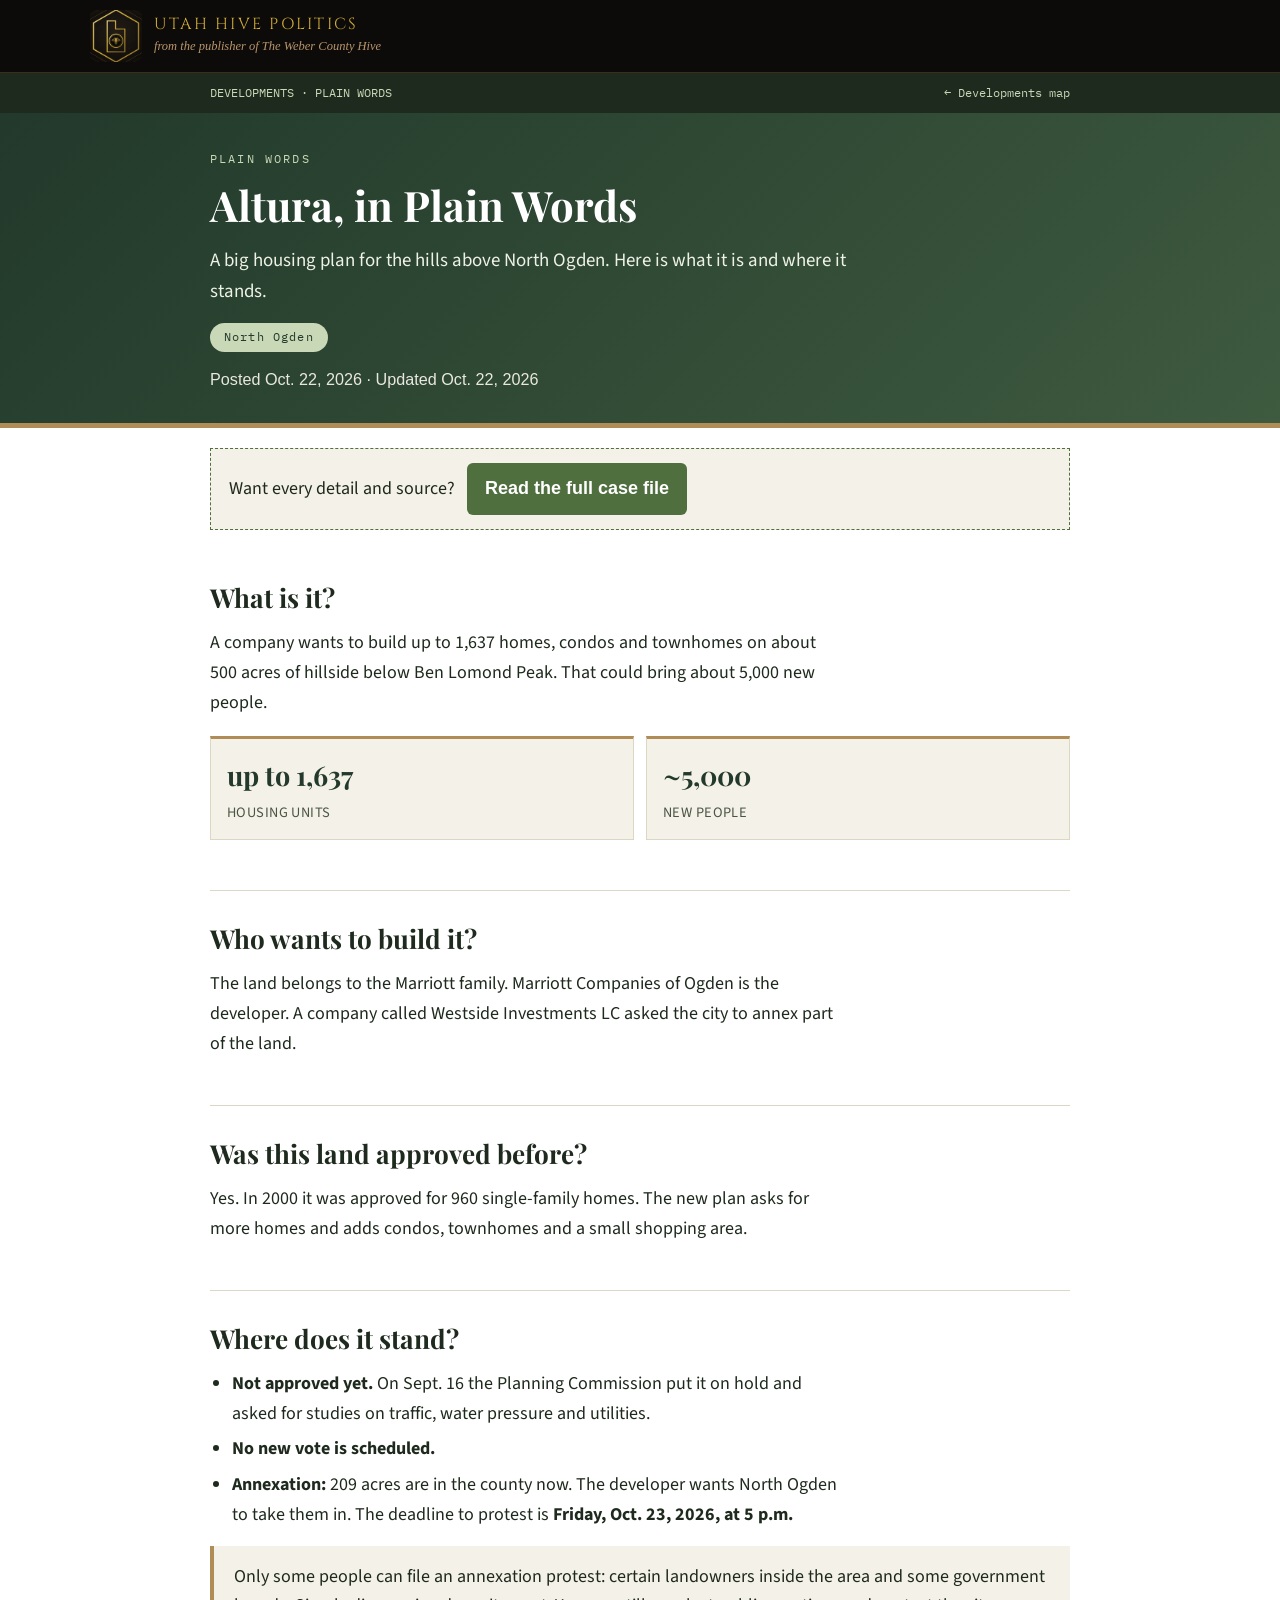
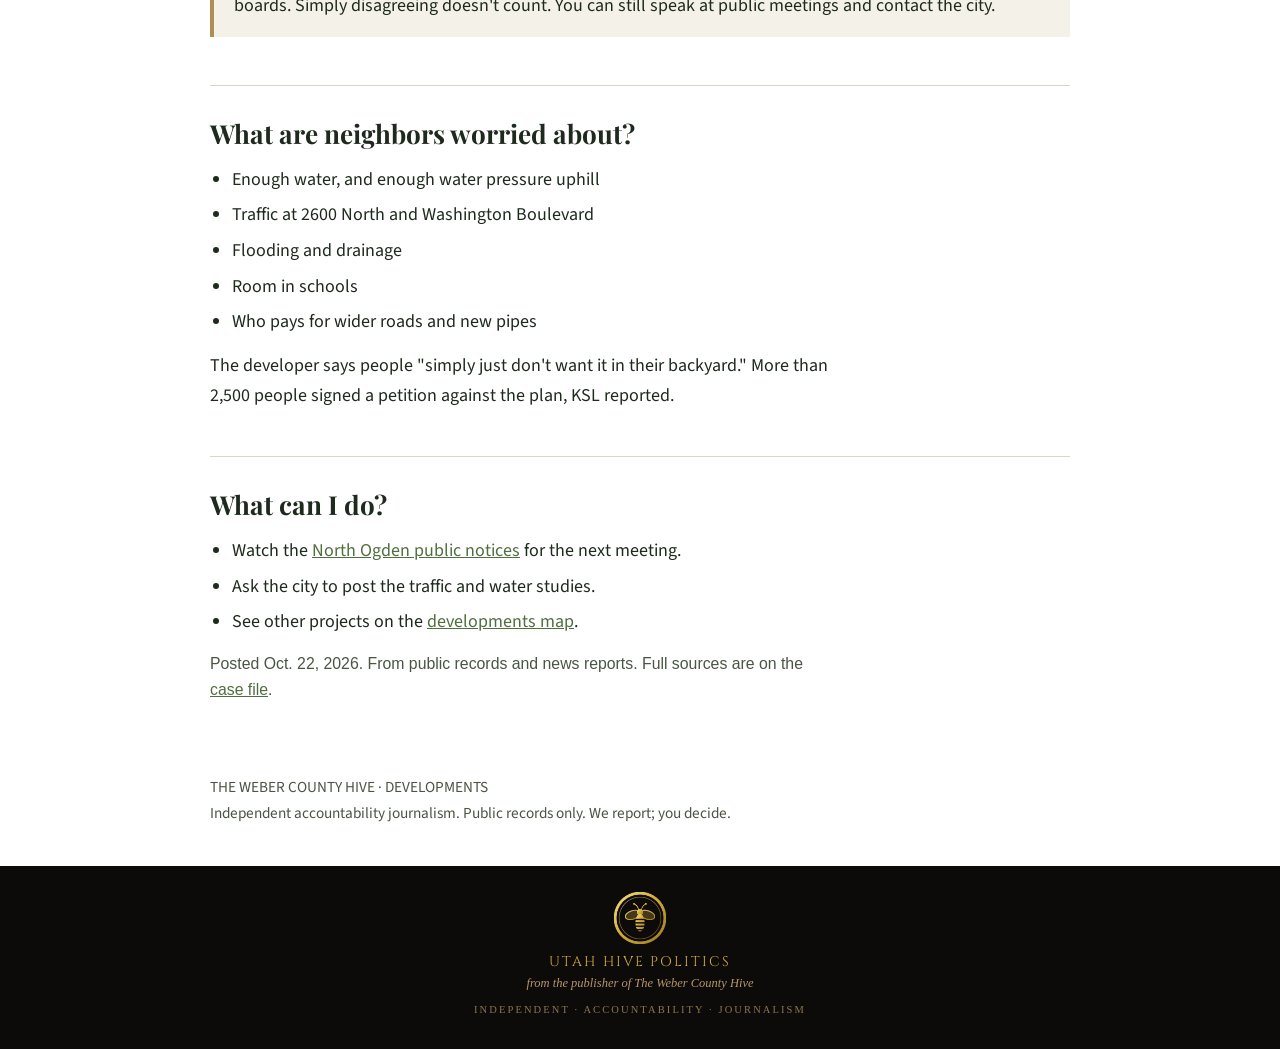
==== altura-plain.html @ 67052f43 "Add files via upload" ====
<!DOCTYPE html>
<html lang="en">
<head>
<meta charset="UTF-8">
<meta name="viewport" content="width=device-width, initial-scale=1.0">
<title>Altura in Plain Words | The Weber County Hive</title>
<meta name="description" content="The Altura housing plan in North Ogden, explained in plain words.">
<link rel="icon" type="image/png" href="hive-bee.png">
<link rel="stylesheet" href="style.css">
</head>
<body>
<div class="hb-bar"><a href="https://webercountyhive.substack.com/" target="_blank" rel="noopener"><img src="uhp-badge.png" alt="Utah Hive Politics logo"><span><span class="hb-name">Utah Hive Politics</span><span class="hb-sub">from the publisher of The Weber County Hive</span></span></a></div>
<div class="topbar"><div class="wrap"><span>DEVELOPMENTS · PLAIN WORDS</span><a href="index.html">← Developments map</a></div></div>

<header class="band"><div class="wrap">
  <div class="kicker">Plain words</div>
  <h1 class="title">Altura, in Plain Words</h1>
  <p class="dek">A big housing plan for the hills above North Ogden. Here is what it is and where it stands.</p>
  <span class="caselabel">North Ogden</span>
  <p class="hs-date">Posted Oct. 22, 2026 · Updated Oct. 22, 2026</p>
</div></header>

<div class="wrap">
<div class="hs-plain">Want every detail and source? <a class="hs-btn" href="altura.html">Read the full case file</a></div>

<section class="section">
  <h2>What is it?</h2>
  <p>A company wants to build up to 1,637 homes, condos and townhomes on about 500 acres of hillside below Ben Lomond Peak. That could bring about 5,000 new people.</p>
  <div class="stat-row">
    <div class="stat"><div class="num">up to 1,637</div><div class="label">Housing units</div></div>
    <div class="stat"><div class="num">~5,000</div><div class="label">New people</div></div>
  </div>
</section>

<section class="section">
  <h2>Who wants to build it?</h2>
  <p>The land belongs to the Marriott family. Marriott Companies of Ogden is the developer. A company called Westside Investments LC asked the city to annex part of the land.</p>
</section>

<section class="section">
  <h2>Was this land approved before?</h2>
  <p>Yes. In 2000 it was approved for 960 single-family homes. The new plan asks for more homes and adds condos, townhomes and a small shopping area.</p>
</section>

<section class="section">
  <h2>Where does it stand?</h2>
  <ul>
    <li><b>Not approved yet.</b> On Sept. 16 the Planning Commission put it on hold and asked for studies on traffic, water pressure and utilities.</li>
    <li><b>No new vote is scheduled.</b></li>
    <li><b>Annexation:</b> 209 acres are in the county now. The developer wants North Ogden to take them in. The deadline to protest is <b>Friday, Oct. 23, 2026, at 5 p.m.</b></li>
  </ul>
  <div class="callout">Only some people can file an annexation protest: certain landowners inside the area and some government boards. Simply disagreeing doesn't count. You can still speak at public meetings and contact the city.</div>
</section>

<section class="section">
  <h2>What are neighbors worried about?</h2>
  <ul>
    <li>Enough water, and enough water pressure uphill</li>
    <li>Traffic at 2600 North and Washington Boulevard</li>
    <li>Flooding and drainage</li>
    <li>Room in schools</li>
    <li>Who pays for wider roads and new pipes</li>
  </ul>
  <p>The developer says people "simply just don't want it in their backyard." More than 2,500 people signed a petition against the plan, KSL reported.</p>
</section>

<section class="section" style="border-bottom:none">
  <h2>What can I do?</h2>
  <ul>
    <li>Watch the <a href="https://www.northogdencity.com/government/city_council/public_notices.php">North Ogden public notices</a> for the next meeting.</li>
    <li>Ask the city to post the traffic and water studies.</li>
    <li>See other projects on the <a href="index.html">developments map</a>.</li>
  </ul>
  <p class="hs-updates">Posted Oct. 22, 2026. From public records and news reports. Full sources are on the <a href="altura.html#sources">case file</a>.</p>
</section>
</div>

<footer><div class="wrap"><div>THE WEBER COUNTY HIVE · DEVELOPMENTS</div><div>Independent accountability journalism. Public records only. We report; you decide.</div></div></footer>
<div class="hb-foot"><img src="hive-bee.png" alt=""><span class="hb-name">Utah Hive Politics</span><span class="hb-sub">from the publisher of The Weber County Hive</span><span class="hb-tag">Independent · Accountability · Journalism</span></div>
<script data-goatcounter="https://weberhive.goatcounter.com/count" async src="//gc.zgo.at/count.js"></script>
</body>
</html>
---- style.css ----
/* The Weber County Hive — Developments repo. Earth tones: sage, sand, deep green. */
@import url('https://fonts.googleapis.com/css2?family=Playfair+Display:wght@600;700&family=Source+Sans+3:ital,wght@0,400;0,600;0,700;1,400&family=IBM+Plex+Mono:wght@400;600&family=Cinzel:wght@500;600&display=swap');
:root{
  --paper:#FFFFFF; --paper-2:#F4F1E8; --ink:#1F2A1E; --ink-soft:#4A5545;
  --band:#22392B; --band-2:#3E5A3F; --accent:#4F6F3F; --accent-lt:#C9D8B6;
  --sand:#B08D57; --line:#DCD6C4;
}
*{box-sizing:border-box;margin:0;padding:0}
html{font-size:112.5%}
body{background:var(--paper);color:var(--ink);font-family:'Source Sans 3',sans-serif;line-height:1.65;font-size:1rem}
.wrap{max-width:900px;margin:0 auto;padding:0 20px}
a{color:var(--accent)}
h1,h2,h3{font-family:'Playfair Display',serif;color:var(--ink);line-height:1.25}

.hb-bar{background:#0d0b0a;border-bottom:1px solid #3a2f1c;padding:10px 20px}
.hb-bar a{display:flex;align-items:center;gap:12px;max-width:1100px;margin:0 auto;text-decoration:none}
.hb-bar img{width:52px;height:52px;border-radius:4px;display:block;flex:none}
.hb-name{font-family:'Cinzel','Trajan Pro',Georgia,serif;color:#d4af37;font-size:16px;letter-spacing:.14em;text-transform:uppercase;line-height:1.2;display:block}
.hb-sub{font-family:Georgia,serif;font-style:italic;color:#b8956a;font-size:12.5px;display:block;margin-top:2px}
.hb-foot{background:#0d0b0a;color:#b8956a;text-align:center;padding:26px 20px 30px;font-family:Georgia,serif}
.hb-foot img{width:52px;height:52px;display:block;margin:0 auto 10px}
.hb-foot .hb-name{font-size:14px}
.hb-foot .hb-tag{font-size:10.5px;letter-spacing:.2em;text-transform:uppercase;color:#8a7650;margin-top:8px;display:block}

.topbar{background:var(--ink);color:var(--accent-lt);padding:10px 0;font-family:'IBM Plex Mono',monospace;font-size:12px}
.topbar .wrap{display:flex;justify-content:space-between;align-items:center;gap:10px;flex-wrap:wrap}
.topbar a{color:var(--accent-lt);text-decoration:none}
.topbar a:hover{text-decoration:underline}

header.band{background:linear-gradient(135deg,var(--band),var(--band-2));color:#F4F1E8;padding:36px 0 30px;border-bottom:5px solid var(--sand)}
.kicker{font-family:'IBM Plex Mono',monospace;font-size:12px;letter-spacing:.18em;text-transform:uppercase;color:var(--accent-lt);margin-bottom:10px}
h1.title{font-size:clamp(28px,5vw,42px);color:#fff;font-weight:700}
.dek{margin-top:14px;font-size:1.05rem;color:#EEF2E6;max-width:680px}
.caselabel{display:inline-block;margin-top:16px;font-family:'IBM Plex Mono',monospace;font-size:11.5px;letter-spacing:.1em;color:var(--band);background:var(--accent-lt);padding:5px 14px;border-radius:20px}
.hs-date{font-family:Arial,sans-serif;font-size:.9rem;margin-top:14px;opacity:.95}

.section{padding:32px 0;border-bottom:1px solid var(--line)}
.section h2{font-size:1.45rem;margin-bottom:14px}
.section p{margin:0 0 14px;max-width:70ch}
.section ul{padding-left:22px;margin:0 0 14px}
.section li{margin-bottom:6px;max-width:68ch}

.hs-short{background:#fff;border:1px solid var(--line);border-left:6px solid var(--accent);padding:18px 22px;margin:0 0 8px}
.hs-short ul{margin:0}
.hs-toc{display:flex;flex-wrap:wrap;gap:8px;margin:20px 0}
.hs-toc b{width:100%;font-family:Arial,sans-serif;font-size:.85rem;letter-spacing:.06em;text-transform:uppercase}
.hs-toc a{font-family:Arial,sans-serif;font-size:.85rem;padding:8px 13px;border:1px solid var(--line);background:#fff;color:var(--ink);text-decoration:none;border-radius:999px}
.hs-toc a:hover{border-color:var(--accent)}
.hs-plain{display:flex;flex-wrap:wrap;align-items:center;gap:12px;background:var(--paper-2);border:1px dashed var(--accent);padding:14px 18px;margin:20px 0;font-size:1rem}
.hs-btn{display:inline-block;background:var(--accent);color:#fff !important;text-decoration:none;font-family:Arial,sans-serif;font-weight:bold;padding:11px 18px;border-radius:6px}

.wide{overflow-x:auto;margin:14px 0}
table.ledger{width:100%;border-collapse:collapse;font-size:.95rem;min-width:480px}
table.ledger th{background:var(--band);color:#F4F1E8;text-align:left;padding:9px 12px;font-family:'IBM Plex Mono',monospace;font-size:11px;letter-spacing:.04em;text-transform:uppercase}
table.ledger td{padding:9px 12px;border-bottom:1px solid var(--line);vertical-align:top}
table.ledger tr:nth-child(even) td{background:var(--paper-2)}

.stat-row{display:grid;grid-template-columns:repeat(auto-fit,minmax(150px,1fr));gap:12px;margin:18px 0}
.stat{background:var(--paper-2);border:1px solid var(--line);border-top:3px solid var(--sand);padding:14px 16px}
.stat .num{font-family:'Playfair Display',serif;font-size:1.5rem;font-weight:700;color:var(--band)}
.stat .label{margin-top:4px;font-size:.8rem;color:var(--ink-soft);text-transform:uppercase;letter-spacing:.03em}

.callout{background:var(--paper-2);border-left:4px solid var(--sand);padding:16px 20px;margin:16px 0}
.hs-upd{list-style:none;padding:0 !important;margin:0;display:grid;gap:10px}
.hs-upd li{background:#fff;border:1px solid var(--line);border-left:6px solid var(--accent);padding:12px 16px;max-width:none}
.hs-upd .d{display:block;font-family:Arial,sans-serif;font-weight:bold;font-size:.85rem;color:var(--accent);margin-bottom:4px}
.hs-flips{display:grid;grid-template-columns:repeat(auto-fit,minmax(220px,1fr));gap:12px}
.hs-flip{text-align:left;background:#fff;border:1px solid var(--line);border-top:5px solid var(--accent);padding:14px 16px;cursor:pointer;font:inherit;color:var(--ink);min-height:96px}
.hs-flip .ft{font-weight:bold;font-size:1.05rem}
.hs-flip .fh{font-family:Arial,sans-serif;font-size:.78rem;color:var(--ink-soft);margin-top:6px}
.hs-flip .fd{display:none;margin-top:8px;font-size:.95rem}
.hs-flip[aria-expanded="true"] .fd{display:block}
.hs-flip[aria-expanded="true"] .fh{display:none}
.hs-qa{display:grid;gap:10px}
.hs-qa div{background:#fff;border-left:4px solid var(--accent);padding:12px 16px;border:1px solid var(--line);border-left-width:4px}
.hs-qa b{display:block;font-family:Arial,sans-serif;font-size:.88rem;color:var(--accent);margin-bottom:4px}
.hs-cards{display:grid;grid-template-columns:repeat(auto-fit,minmax(240px,1fr));gap:12px}
.hs-cards a{display:block;background:#fff;border:1px solid var(--line);border-top:5px solid var(--sand);padding:14px 16px;text-decoration:none;color:var(--ink)}
.hs-cards a b{display:block;margin-bottom:4px}
.hs-cards a span{font-size:.9rem;color:var(--ink-soft)}
.hs-counter{display:grid;grid-template-columns:repeat(auto-fit,minmax(150px,1fr));gap:10px}
.hs-counter div{background:var(--band);color:#fff;padding:14px;text-align:center}
.hs-counter .n{font-family:Arial,sans-serif;font-size:1.7rem;font-weight:bold}
.hs-counter .l{font-size:.82rem}
.hs-updates{font-family:Arial,sans-serif;font-size:.88rem;color:var(--ink-soft);margin-top:14px}
.full-sources{border:1px solid var(--line);background:#fff}
.full-sources summary{cursor:pointer;padding:15px 20px;background:var(--paper-2);font-family:'IBM Plex Mono',monospace;font-size:12px;letter-spacing:.05em;text-transform:uppercase;color:var(--band)}
.full-sources-body{padding:16px 22px 22px;font-size:.95rem}
.full-sources-body p{margin:0 0 8px;color:var(--ink-soft);overflow-wrap:anywhere}
footer{padding:26px 0 40px;color:var(--ink-soft);font-size:.85rem}

/* Map page */
#map{height:520px;border:1px solid var(--line);border-radius:6px;margin:16px 0 8px;z-index:0}
.legend{display:flex;flex-wrap:wrap;gap:14px;font-family:Arial,sans-serif;font-size:.85rem;color:var(--ink-soft);margin:6px 0 4px}
.legend span{display:inline-flex;align-items:center;gap:6px}
.dot{width:14px;height:14px;border-radius:50%;display:inline-block;border:2px solid #fff;box-shadow:0 0 0 1px #0004}
.filters{display:flex;flex-wrap:wrap;gap:8px;margin:14px 0}
.filters button{font:inherit;font-family:Arial,sans-serif;font-size:.85rem;padding:9px 14px;border:1px solid var(--line);background:#fff;border-radius:999px;cursor:pointer;color:var(--ink)}
.filters button[aria-pressed="true"]{background:var(--band);color:#fff;border-color:var(--band)}
.filters input{flex:1 1 220px;font:inherit;padding:9px 14px;border:1px solid var(--line);border-radius:999px}
.dev-list{display:grid;gap:12px;margin-top:10px}
.dev{background:#fff;border:1px solid var(--line);border-left:6px solid var(--accent);padding:14px 18px}
.dev h3{font-size:1.15rem;margin-bottom:2px}
.dev .where{font-family:Arial,sans-serif;font-size:.85rem;color:var(--ink-soft)}
.dev .facts{font-family:Arial,sans-serif;font-size:.88rem;margin:6px 0;display:flex;flex-wrap:wrap;gap:6px 14px}
.dev .facts b{color:var(--band)}
.dev p{margin:6px 0;font-size:.97rem}
.dev .st{font-size:.92rem;color:var(--ink-soft)}
.dev .go{display:flex;flex-wrap:wrap;gap:10px;margin-top:8px;font-family:Arial,sans-serif;font-size:.9rem}
.dev .go a,.dev .go button{display:inline-block;padding:8px 13px;border-radius:5px;border:1px solid var(--accent);text-decoration:none;font:inherit;font-family:Arial,sans-serif;font-size:.88rem;background:#fff;color:var(--accent);cursor:pointer}
.dev .go a.main{background:var(--accent);color:#fff}
.tag{display:inline-block;font-family:'IBM Plex Mono',monospace;font-size:10.5px;letter-spacing:.06em;text-transform:uppercase;padding:2px 8px;border-radius:10px;color:#fff;vertical-align:middle}
.leaflet-popup-content{font-family:'Source Sans 3',sans-serif;font-size:15px}
@media(max-width:640px){#map{height:380px}.hb-bar{padding:8px 16px}.hb-bar img{width:38px;height:38px}.hb-name{font-size:13px}.hb-sub{font-size:11.5px}}
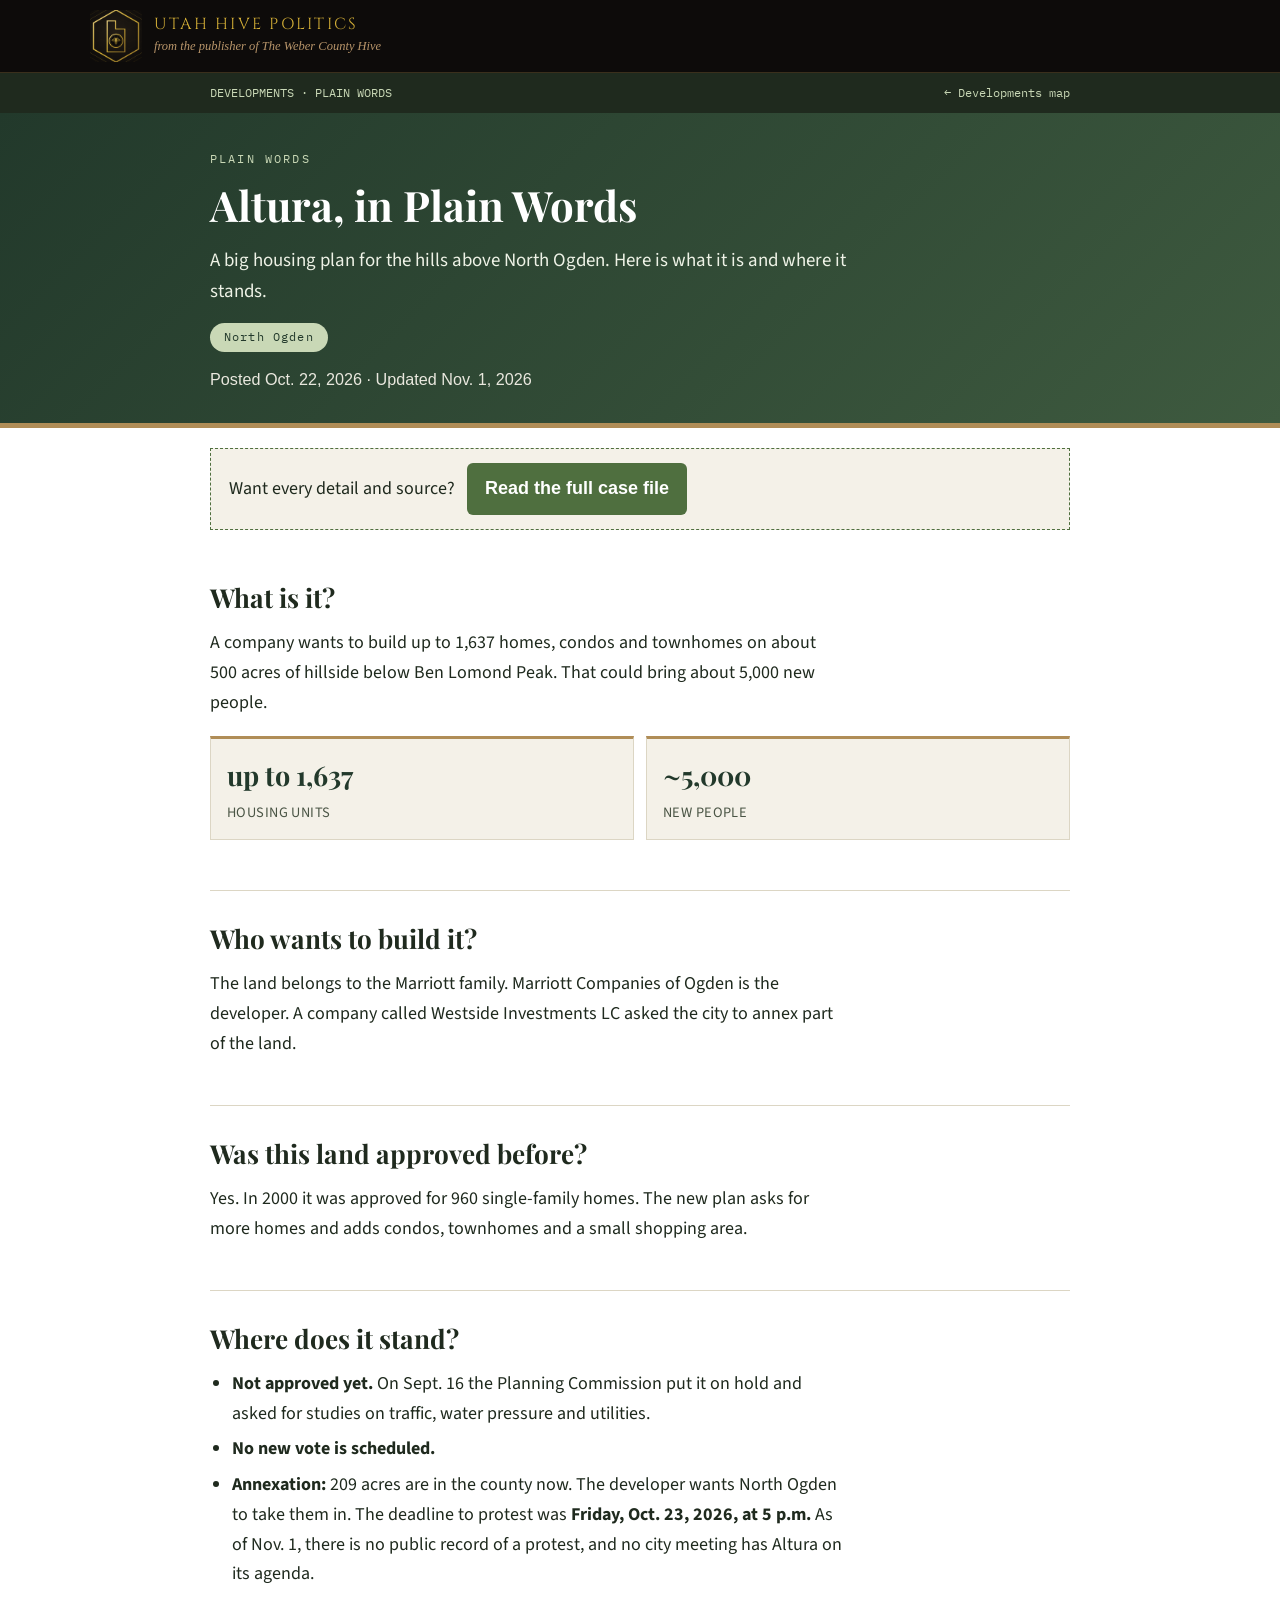
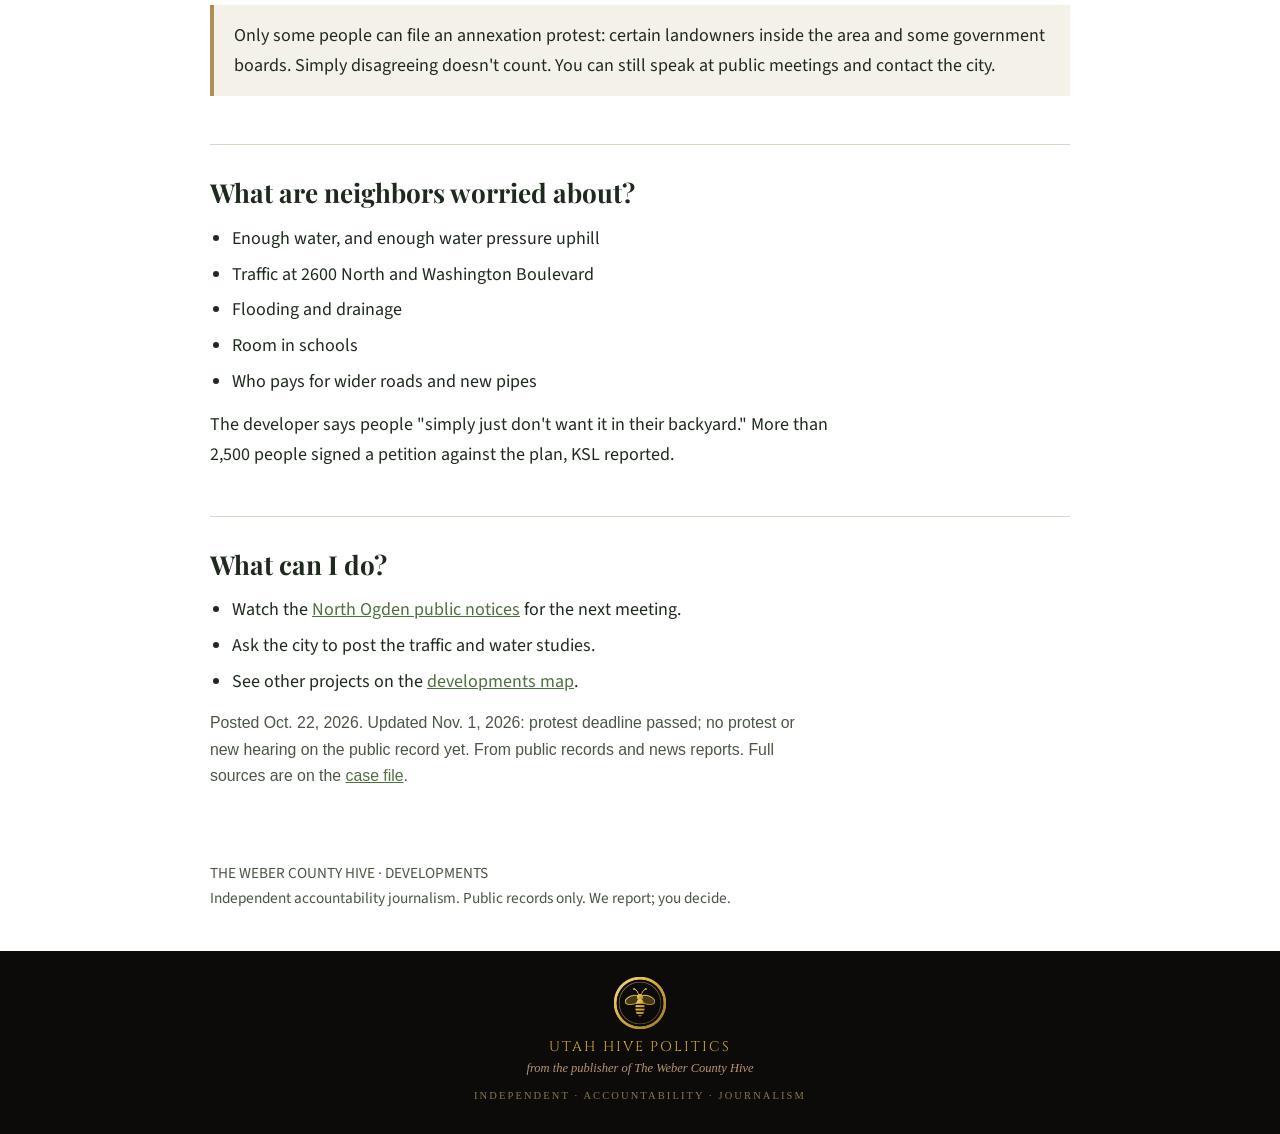
==== commit 80f8d904: "Add files via upload" ====
--- a/altura-plain.html
+++ b/altura-plain.html
@@ -5,6 +5,12 @@
 <meta name="viewport" content="width=device-width, initial-scale=1.0">
 <title>Altura in Plain Words | The Weber County Hive</title>
 <meta name="description" content="The Altura housing plan in North Ogden, explained in plain words.">
+<meta property="og:type" content="article">
+<meta property="og:title" content="Altura, in Plain Words">
+<meta property="og:description" content="A big housing plan for the hills above North Ogden, explained simply.">
+<meta property="og:url" content="https://weber-county-hive.github.io/developments/altura-plain.html">
+<meta property="og:image" content="https://weber-county-hive.github.io/developments/altura-social.jpg">
+<meta name="twitter:card" content="summary_large_image">
 <link rel="icon" type="image/png" href="hive-bee.png">
 <link rel="stylesheet" href="style.css">
 </head>
@@ -17,7 +23,7 @@
   <h1 class="title">Altura, in Plain Words</h1>
   <p class="dek">A big housing plan for the hills above North Ogden. Here is what it is and where it stands.</p>
   <span class="caselabel">North Ogden</span>
-  <p class="hs-date">Posted Oct. 22, 2026 · Updated Oct. 22, 2026</p>
+  <p class="hs-date">Posted Oct. 22, 2026 · Updated Nov. 1, 2026</p>
 </div></header>
 
 <div class="wrap">
@@ -47,7 +53,7 @@
   <ul>
     <li><b>Not approved yet.</b> On Sept. 16 the Planning Commission put it on hold and asked for studies on traffic, water pressure and utilities.</li>
     <li><b>No new vote is scheduled.</b></li>
-    <li><b>Annexation:</b> 209 acres are in the county now. The developer wants North Ogden to take them in. The deadline to protest is <b>Friday, Oct. 23, 2026, at 5 p.m.</b></li>
+    <li><b>Annexation:</b> 209 acres are in the county now. The developer wants North Ogden to take them in. The deadline to protest was <b>Friday, Oct. 23, 2026, at 5 p.m.</b> As of Nov. 1, there is no public record of a protest, and no city meeting has Altura on its agenda.</li>
   </ul>
   <div class="callout">Only some people can file an annexation protest: certain landowners inside the area and some government boards. Simply disagreeing doesn't count. You can still speak at public meetings and contact the city.</div>
 </section>
@@ -71,7 +77,7 @@
     <li>Ask the city to post the traffic and water studies.</li>
     <li>See other projects on the <a href="index.html">developments map</a>.</li>
   </ul>
-  <p class="hs-updates">Posted Oct. 22, 2026. From public records and news reports. Full sources are on the <a href="altura.html#sources">case file</a>.</p>
+  <p class="hs-updates">Posted Oct. 22, 2026. Updated Nov. 1, 2026: protest deadline passed; no protest or new hearing on the public record yet. From public records and news reports. Full sources are on the <a href="altura.html#sources">case file</a>.</p>
 </section>
 </div>
 
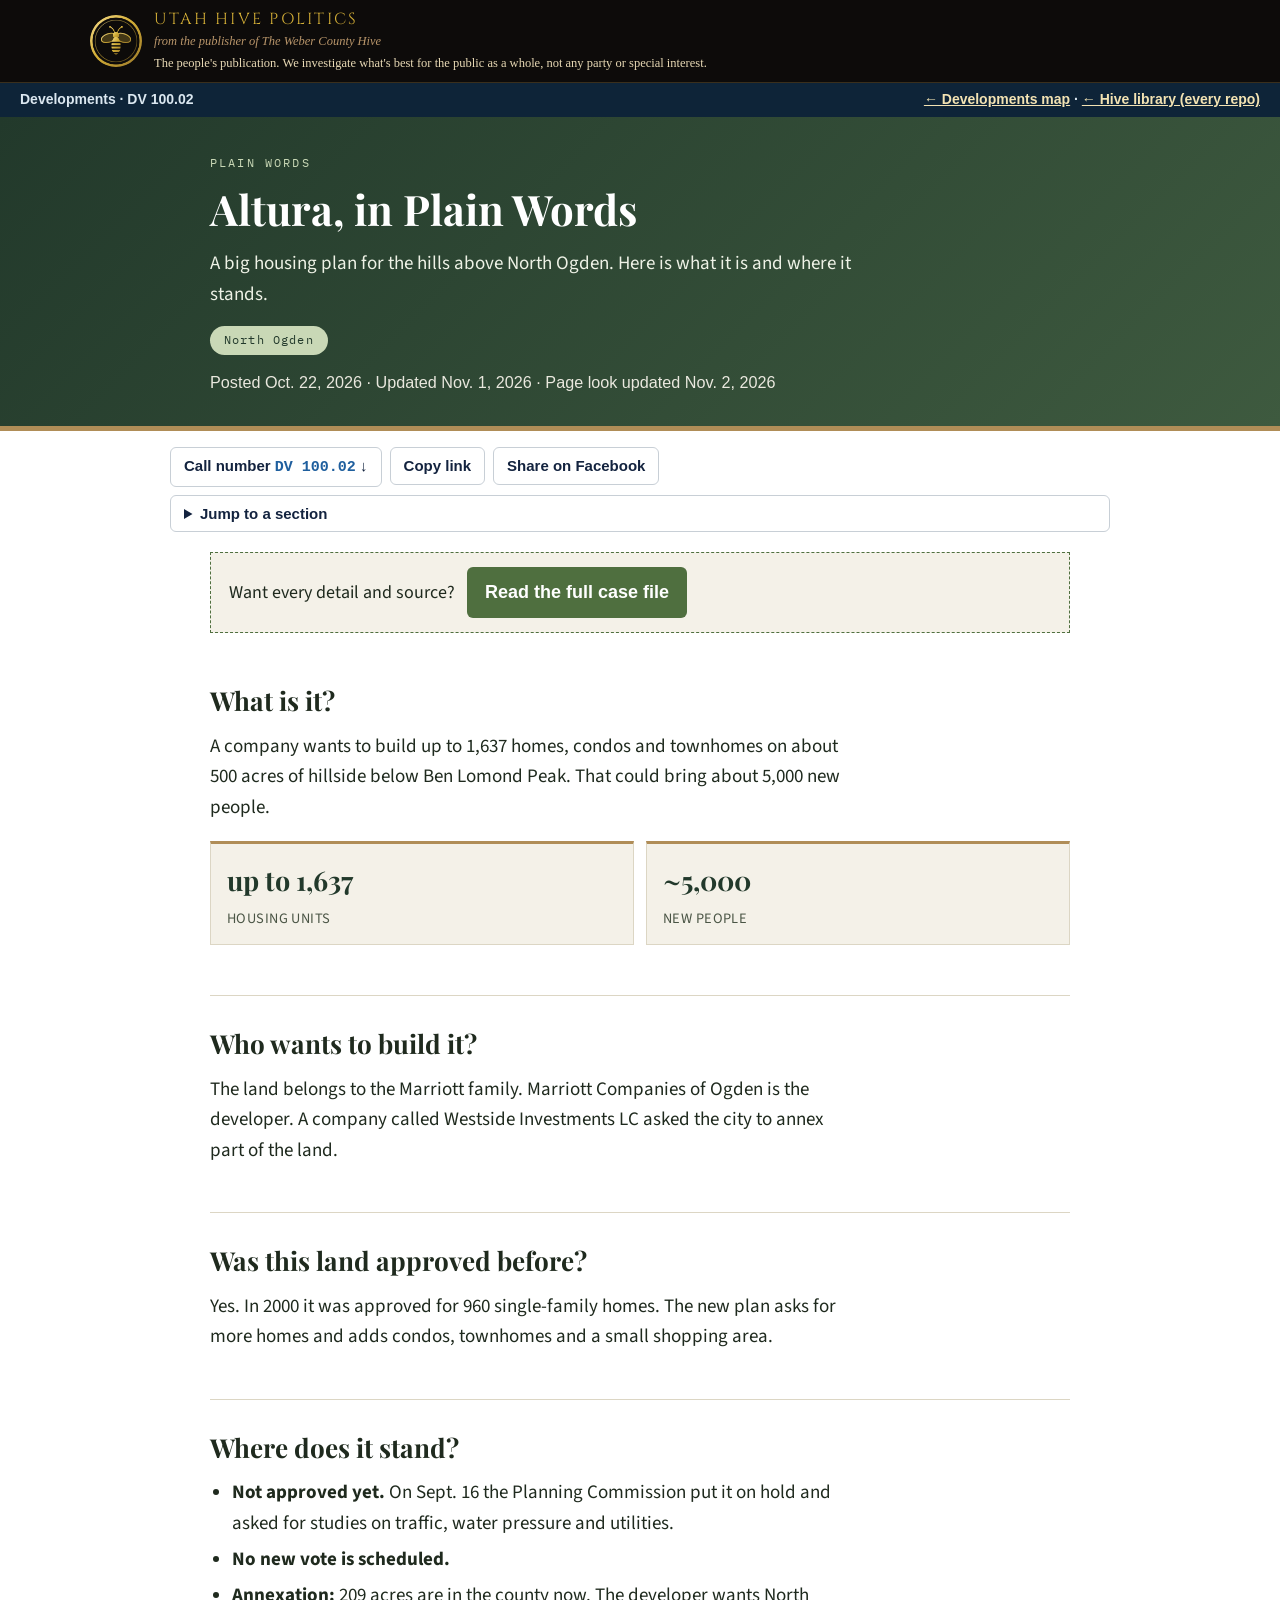
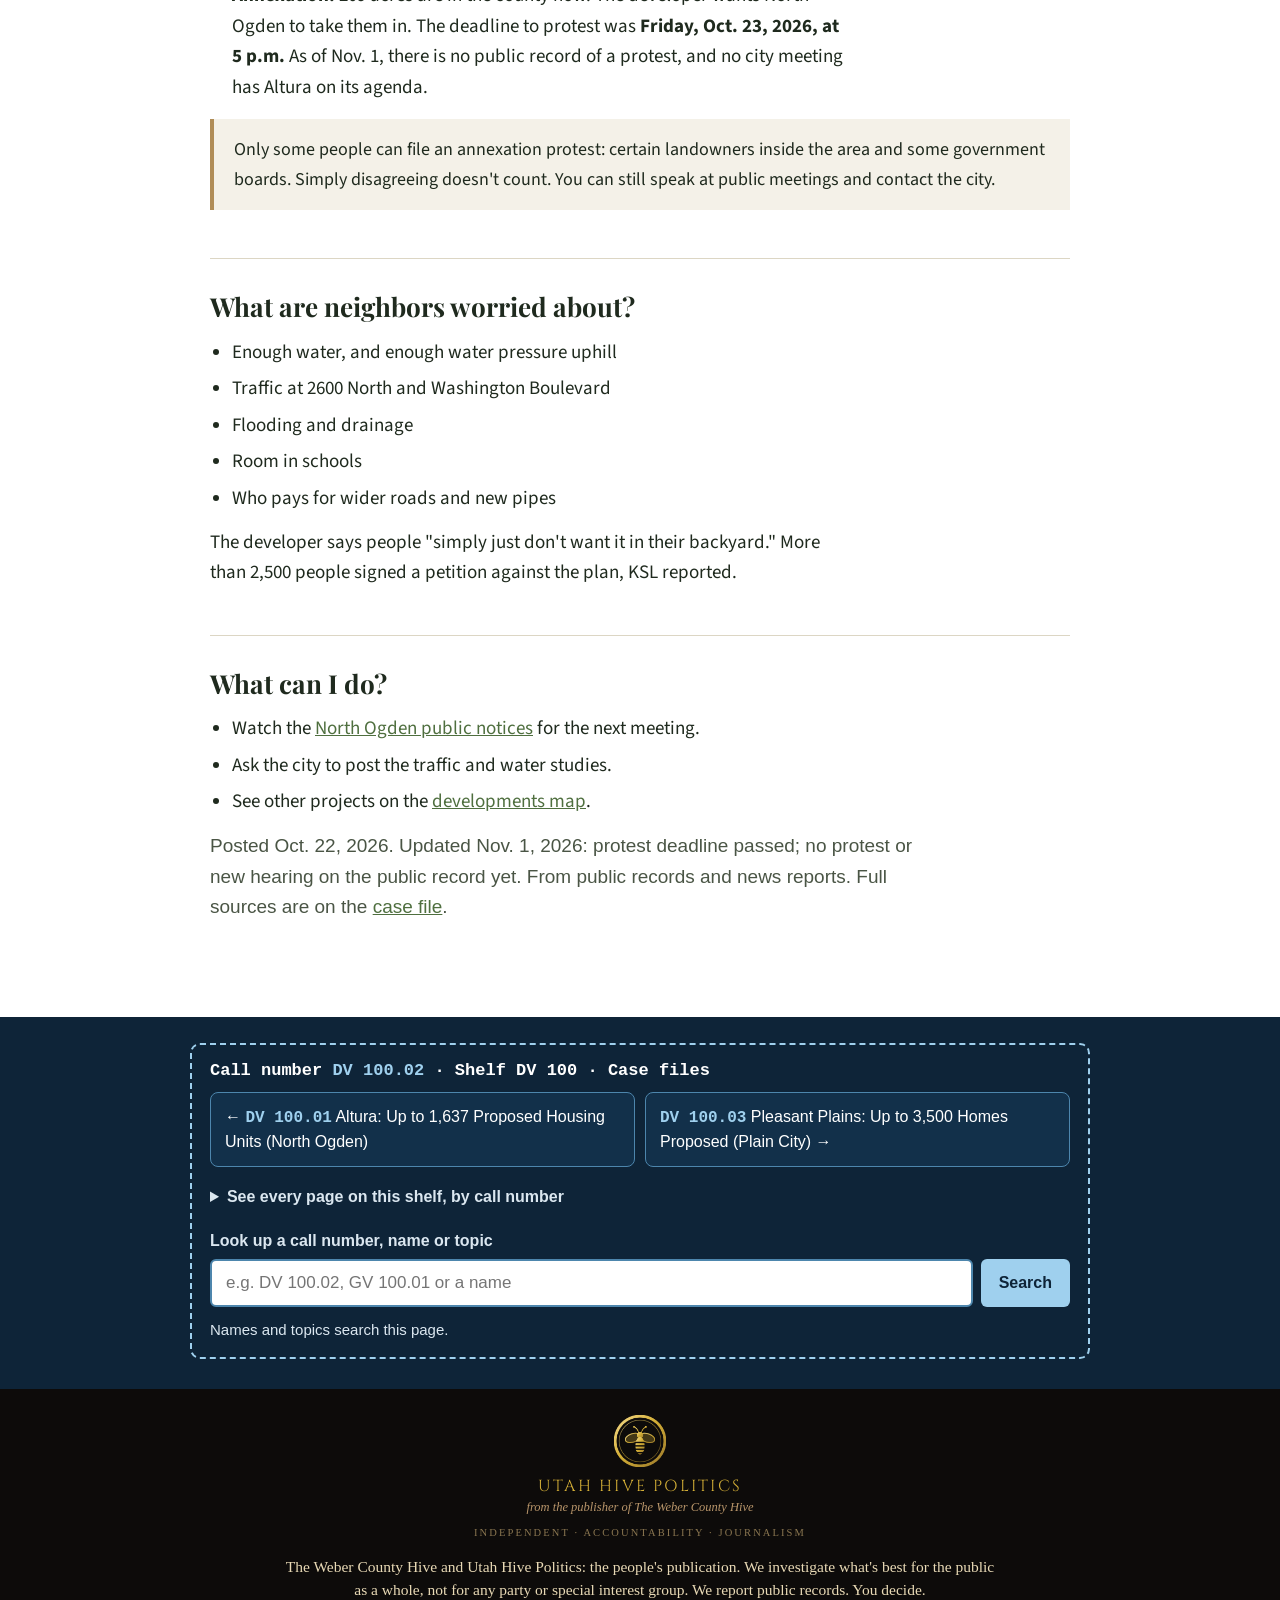
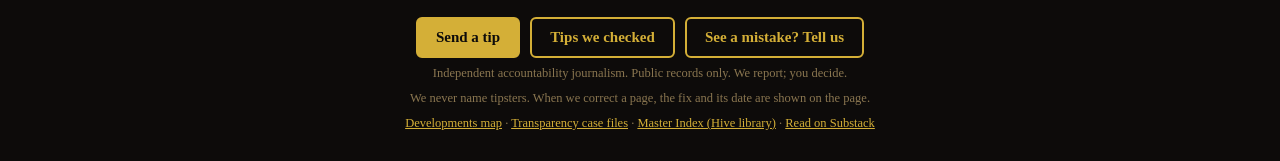
==== commit 2997e0b9: "Developments: Hive library standard, call-number shelf, PREVIEW copies forward (Nov. 2, 2026)" ====
--- a/altura-plain.html
+++ b/altura-plain.html
@@ -13,17 +13,71 @@
 <meta name="twitter:card" content="summary_large_image">
 <link rel="icon" type="image/png" href="hive-bee.png">
 <link rel="stylesheet" href="style.css">
+<style>
+.hbx-top{margin:0}
+.hb-bar{background:#0d0b0a;border-bottom:1px solid #3a2f1c;padding:10px 20px}
+.hb-bar a{display:flex;align-items:center;gap:12px;max-width:1100px;margin:0 auto;text-decoration:none}
+.hb-bar img{width:52px;height:52px;border-radius:4px;display:block;flex:none}
+.hb-name{font-family:'Cinzel','Trajan Pro',Georgia,serif;color:#d4af37;font-size:16px;letter-spacing:.14em;text-transform:uppercase;line-height:1.2;display:block}
+.hb-sub{font-family:Georgia,serif;font-style:italic;color:#b8956a;font-size:12.5px;display:block;margin-top:2px}
+.hb-line-top{font-family:Georgia,serif;color:#e8d9b5;font-size:12.5px;display:block;margin-top:3px;line-height:1.4}
+.hbx-slim{background:#0e2438;color:#dbe7f0;font:600 14px/1.4 Arial,sans-serif;padding:7px 20px;display:flex;justify-content:space-between;gap:10px;flex-wrap:wrap}
+.hbx-slim a{color:#F3E3B3;text-decoration:underline}
+.hb-foot{background:#0d0b0a;color:#b8956a;text-align:center;padding:26px 20px 30px;font-family:Georgia,serif;line-height:1.5}
+.hb-foot img{width:52px;height:52px;display:block;margin:0 auto 10px}
+.hb-foot .hb-name,.hb-foot .hb-sub{display:block}
+.hb-foot .hb-tag{font-size:10.5px;letter-spacing:.2em;text-transform:uppercase;color:#8a7650;margin-top:8px;display:block}
+.hb-line{max-width:720px;margin:14px auto 0;color:#e8d9b5;font-size:15.5px;line-height:1.5}
+.hb-tips{margin:16px 0 4px;display:flex;gap:10px;justify-content:center;flex-wrap:wrap}
+.hb-btn{display:inline-block;border:2px solid #d4af37;background:#d4af37;color:#0d0b0a!important;font:700 15px Georgia,serif;padding:10px 18px;border-radius:6px;text-decoration:none!important}
+.hb-btn2{background:transparent;color:#d4af37!important}
+.hb-small{font-size:12.5px;color:#8a7650;margin:6px 0 0}
+.hb-small a{color:#d4af37;text-decoration:underline}
+.hb-foot p{max-width:720px;margin-left:auto!important;margin-right:auto!important}
+.hbx-tools{max-width:980px;margin:14px auto 4px;padding:0 20px;display:flex;flex-wrap:wrap;gap:8px;align-items:flex-start;font-family:Arial,sans-serif;position:relative;z-index:2}
+.hbx-tool{display:inline-block;font:700 15px Arial,sans-serif;color:#13233F!important;background:#fff;border:1px solid #c8cfd6;border-radius:6px;padding:9px 13px;text-decoration:none!important;cursor:pointer;line-height:1.2}
+.hbx-tool:hover{border-color:#13233F}.hbx-cnchip b{color:#1f5f9e;font-family:ui-monospace,Menlo,monospace}
+.hbx-jump{flex-basis:100%;order:5;border:1px solid #c8cfd6;border-radius:6px;background:#fff;color:#13233F}.hbx-jump summary{cursor:pointer;padding:9px 13px;font:700 15px Arial,sans-serif}
+.hbx-jump ol{margin:0;padding:4px 16px 12px 36px}.hbx-jump li{margin:6px 0;font-size:16.5px}.hbx-jump a{color:#13233F}
+.hbx-shelfwrap{background:#0e2438;color:#dbe7f0;padding:26px 20px 30px;font:16px/1.5 Arial,sans-serif;margin-top:48px;position:relative;z-index:1}
+.hbx-shelfwrap .in{max-width:900px;margin:0 auto}
+.hbx-shelf{border:2px dashed #9fd0ee;border-radius:10px;padding:16px 18px}
+.hbx-cn-big{font:600 17px ui-monospace,Menlo,monospace;margin-bottom:12px;color:#fff}.hbx-cn-big b{color:#9fd0ee}
+.hbx-nav{display:flex;justify-content:space-between;gap:10px;flex-wrap:wrap;margin-bottom:12px}
+.hbx-nav-btn{flex:1;min-width:220px;background:#12304a;border:1px solid #4d86ad;border-radius:8px;padding:12px 14px;color:#fff!important;text-decoration:none!important;font-size:16px}.hbx-nav-btn b{color:#9fd0ee;font-family:ui-monospace,Menlo,monospace}.hbx-off{opacity:.5}
+.hbx-list summary{cursor:pointer;font-weight:700;padding:6px 0}.hbx-list ol{list-style:none;margin:6px 0 0;padding:0}.hbx-list li{padding:6px 0;border-bottom:1px solid #2b4a63}.hbx-list a{color:#fff!important;text-decoration:none}
+.hbx-shelf-head{color:#9fd0ee;font:600 13px ui-monospace,Menlo,monospace;letter-spacing:.1em}.hbx-cn{font-family:ui-monospace,Menlo,monospace;color:#9fd0ee;margin-right:6px}
+.hbx-find{margin:14px 0 4px}.hbx-find label{display:block;font-weight:700;margin-bottom:6px}.hbx-find div{display:flex;gap:8px;flex-wrap:wrap}.hbx-find input{flex:1;min-width:0;width:100%;padding:12px 14px;font-size:17px;border:2px solid #4d86ad;border-radius:6px;color:#13233F;background:#fff}.hbx-find button{padding:12px 18px;font-size:16px;font-weight:700;background:#9fd0ee;color:#0e2438;border:0;border-radius:6px;cursor:pointer}
+.hbx-search{font-size:15px;margin-top:12px}.hbx-search a,.hbx-search b{color:#9fd0ee}
+.hbx-totop{display:none;position:fixed;right:16px;bottom:16px;z-index:50;background:#0e2438;color:#fff!important;border:2px solid #9fd0ee;border-radius:24px;padding:10px 16px;font:700 15px Arial,sans-serif;text-decoration:none!important;box-shadow:0 2px 8px rgba(0,0,0,.25)}
+.hbx-dates{font-family:ui-monospace,Menlo,monospace;font-size:13px}
+@media(max-width:600px){.hb-bar img{width:38px;height:38px}.hb-line-top{font-size:11.5px}}
+@media print{.hbx-tools,.hbx-totop{display:none}}
+/* Hive library standard (Nov. 2, 2026) */
+.hb-foot .hb-name{font-size:16px}
+.hb-foot .hb-sub{font-size:12.5px}
+.hbx-tools{margin-top:16px;margin-bottom:14px}
+.hbx-shelfwrap+.hb-foot{margin-top:0}
+.hbx-shelf details.hbx-list li,.hbx-shelf details.hbx-list p{font-size:16px!important}
+.hb-bar img[src="hive-bee.png"]{border-radius:50%}
+li a,td a,p a{overflow-wrap:anywhere}
+/* Larger reading text to match the other Hive repos */
+.wrap p:not(.hs-date),.wrap li,.dek{font-size:19px!important;line-height:1.6}
+.wrap td,.wrap th,.wrap figcaption,.wrap .note,.wrap small{font-size:17px!important}
+.dev .where{font-size:17px!important}
+@media(max-width:700px){.wrap table{display:block;overflow-x:auto;max-width:100%}}
+</style>
 </head>
 <body>
-<div class="hb-bar"><a href="https://webercountyhive.substack.com/" target="_blank" rel="noopener"><img src="uhp-badge.png" alt="Utah Hive Politics logo"><span><span class="hb-name">Utah Hive Politics</span><span class="hb-sub">from the publisher of The Weber County Hive</span></span></a></div>
-<div class="topbar"><div class="wrap"><span>DEVELOPMENTS · PLAIN WORDS</span><a href="index.html">← Developments map</a></div></div>
+<div class="hbx-top"><div class="hb-bar"><a href="https://webercountyhive.substack.com/" target="_blank" rel="noopener"><img src="hive-bee.png" alt="The Hive bee seal"><span><span class="hb-name">Utah Hive Politics</span><span class="hb-sub">from the publisher of The Weber County Hive</span><span class="hb-line-top">The people's publication. We investigate what's best for the public as a whole, not any party or special interest.</span></span></a></div>
+<div class="hbx-slim"><span>Developments · DV 100.02</span><span><a href="index.html">← Developments map</a> · <a href="https://weber-county-hive.github.io/-weber-county-hive-index/">← Hive library (every repo)</a></span></div></div>
 
 <header class="band"><div class="wrap">
   <div class="kicker">Plain words</div>
   <h1 class="title">Altura, in Plain Words</h1>
   <p class="dek">A big housing plan for the hills above North Ogden. Here is what it is and where it stands.</p>
   <span class="caselabel">North Ogden</span>
-  <p class="hs-date">Posted Oct. 22, 2026 · Updated Nov. 1, 2026</p>
+  <p class="hs-date">Posted Oct. 22, 2026 · Updated Nov. 1, 2026 · Page look updated Nov. 2, 2026</p>
 </div></header>
 
 <div class="wrap">
@@ -81,8 +135,9 @@
 </section>
 </div>
 
-<footer><div class="wrap"><div>THE WEBER COUNTY HIVE · DEVELOPMENTS</div><div>Independent accountability journalism. Public records only. We report; you decide.</div></div></footer>
-<div class="hb-foot"><img src="hive-bee.png" alt=""><span class="hb-name">Utah Hive Politics</span><span class="hb-sub">from the publisher of The Weber County Hive</span><span class="hb-tag">Independent · Accountability · Journalism</span></div>
+<div class="hbx-shelfwrap"><div class="in"><div class="hbx-shelf" id="hbx-shelf"></div></div></div>
+<div class="hb-foot"><img src="hive-bee.png" alt=""><span class="hb-name">Utah Hive Politics</span><span class="hb-sub">from the publisher of The Weber County Hive</span><span class="hb-tag">Independent &middot; Accountability &middot; Journalism</span><p class="hb-line">The Weber County Hive and Utah Hive Politics: the people's publication. We investigate what's best for the public as a whole, not for any party or special interest group. We report public records. You decide.</p><p class="hb-tips"><a class="hb-btn" href="https://weber-county-hive.github.io/-weber-county-hive-index/tips.html#send">Send a tip</a><a class="hb-btn hb-btn2" href="https://weber-county-hive.github.io/-weber-county-hive-index/tips.html">Tips we checked</a><a class="hb-btn hb-btn2" href="https://weber-county-hive.github.io/-weber-county-hive-index/tips.html#send">See a mistake? Tell us</a></p><p class="hb-small">Independent accountability journalism. Public records only. We report; you decide.</p><p class="hb-small">We never name tipsters. When we correct a page, the fix and its date are shown on the page.</p><p class="hb-small"><a href="index.html">Developments map</a> · <a href="https://weber-county-hive.github.io/Transparency/">Transparency case files</a> · <a href="https://weber-county-hive.github.io/-weber-county-hive-index/">Master Index (Hive library)</a> · <a href="https://webercountyhive.substack.com/">Read on Substack</a></p></div>
+<script src="dv-shelf.js?v=1"></script>
 <script data-goatcounter="https://weberhive.goatcounter.com/count" async src="//gc.zgo.at/count.js"></script>
 </body>
 </html>
